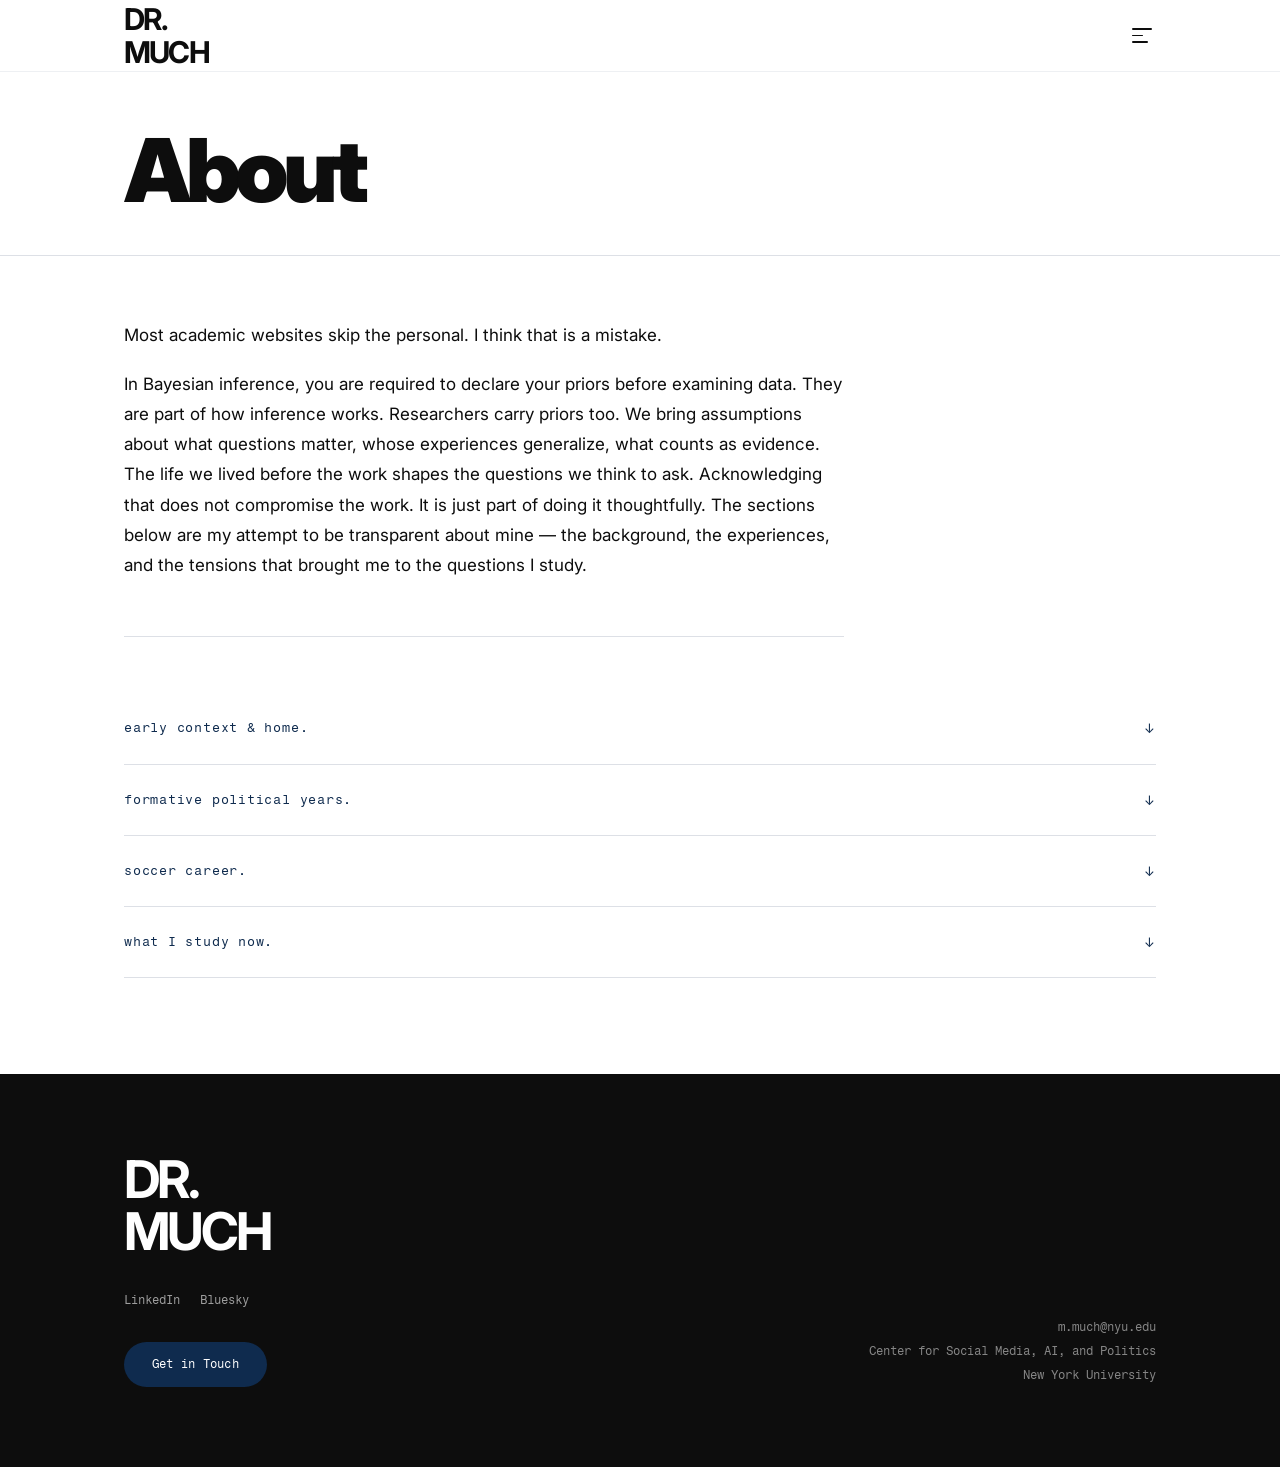
==== about.html @ d2e308a2 "Trim Bayesian positionality intro Co-Authored-By: Claude Sonnet 4.6 <noreply@anthropic.com>" ====
<!DOCTYPE html>
<html lang="en">
<head>
  <meta charset="UTF-8">
  <meta name="viewport" content="width=device-width, initial-scale=1.0">
  <title>About — Melina Much, PhD</title>
  <link rel="stylesheet" href="style.css">
</head>
<body>

  <nav class="site-nav">
    <div class="nav-inner">
      <a href="index.html" class="nav-logo">DR.<br>MUCH</a>
      <button class="nav-menu-btn" id="menuBtn" onclick="toggleMenu()" aria-label="Toggle menu">
        <span></span><span></span><span></span>
      </button>
      <div class="nav-dropdown" id="navDropdown">
        <a href="about.html" class="active">About</a>
        <a href="media.html">Media</a>
        <a href="publications.html">Publications</a>
        <a href="wip.html">WIP</a>
        <a href="teaching.html">Teaching</a>
        <a href="contact.html">Contact</a>
      </div>
    </div>
  </nav>

  <section class="page-hero">
    <div class="container">
      <h1>About</h1>
    </div>
  </section>

  <section class="page-content">
    <div class="container">

      <!-- Positionality intro -->
      <div class="about-positionality">
        <p>Most academic websites skip the personal. I think that is a mistake.</p>
        <p>In Bayesian inference, you are required to declare your priors before examining data. They are part of how inference works. Researchers carry priors too. We bring assumptions about what questions matter, whose experiences generalize, what counts as evidence. The life we lived before the work shapes the questions we think to ask. Acknowledging that does not compromise the work. It is just part of doing it thoughtfully. The sections below are my attempt to be transparent about mine — the background, the experiences, and the tensions that brought me to the questions I study.</p>
      </div>

      <!-- Section 1 -->
      <details class="about-section">
        <summary>early context &amp; home.</summary>
        <div class="about-section-body">
          <p>I grew up in rural San Diego County. Neither of my parents had a four-year degree. Most adults I knew worked in trades, small businesses, or service jobs. Academia was not something I inherited. It was something I found later and had to learn from the outside in.</p>
          <p>Being first-generation in academic spaces means you spend a lot of time translating. I move between worlds that do not always recognize each other. That experience shapes how I write and who I write for. I try to make my work legible to people who are not already inside it.</p>
        </div>
      </details>

      <!-- Section 2 -->
      <details class="about-section">
        <summary>formative political years.</summary>
        <div class="about-section-body">
          <p>My mother was liberal. My father was politically conservative but socially progressive in ways shaped by his Christian faith. They disagreed sharply on policy but shared a moral seriousness about fairness and responsibility. I spent a lot of my formative years in that tension.</p>
          <p>Growing up that way made me pay attention to how people talked about politics, not just what they believed. What leads people who share so much — a household, a set of values, a moral framework — to attach to such different political coalitions? How does someone's faith, or class background, or the community they grew up in, shape the political conclusions that feel right to them? That curiosity stuck with me.</p>
        </div>
      </details>

      <!-- Section 3 -->
      <details class="about-section">
        <summary>soccer career.</summary>
        <div class="about-section-body">
          <p>Before I entered academia, my entire life revolved around soccer. I was part of the early wave of the ACL epidemic that disproportionately affects women athletes. I tore my ACL three times before finishing high school. My first surgery, in eighth grade, was botched by a surgeon who did not take a young woman's athletic career seriously.</p>
          <p>I came to understand that this was not simply an individual failure. The research, the protocols, the recovery standards had been built around male athletes. Women's sports medicine was an afterthought. That experience made gender inequality in institutions feel concrete to me before I had any theoretical language for it.</p>
          <p>I rebuilt and earned a scholarship to play college soccer at Francis Marion University, a small state school in Florence, South Carolina. That is how a kid from San Diego ended up on the opposite coast. The school was small and pedagogy-focused. Small classes, professors who knew my name, and faculty who genuinely cared about every student's outcome. That environment shaped how I think about my own classroom.</p>
        </div>
      </details>

      <!-- Section 4 -->
      <details class="about-section">
        <summary>what I study now.</summary>
        <div class="about-section-body">
          <p>I sit on the cusp between millennial and Gen Z. I watched the early internet become the platform environment we now inhabit. I watched friends and neighbors drift into media spaces that felt less like communities and more like pipelines. I saw how political content could travel through entertainment, sports, and lifestyle media without ever announcing itself as political.</p>
          <p>That observation is what drew me to studying gendered media spaces. My current work asks how digital information environments sort people by gender before they encounter explicitly political content, and what that sorting does to political identity and vote choice. In the podcast ecosystem, masculine and feminine audience preferences lead to structurally different political exposure. Men and women consuming media for non-political reasons end up politically informed in very different ways.</p>
          <p>I am also drawn to methodology because of what standard tools can hide. Conventional approaches to studying identity often flatten how race, gender, and class operate together. Part of my work is building better tools for capturing that complexity. I think rigor and nuance are compatible. Most of my papers are trying to demonstrate that.</p>
        </div>
      </details>

    </div>
  </section>

  <footer class="site-footer">
    <div class="container">
      <div class="footer-inner">
        <div>
          <div class="footer-logo">DR.<br>MUCH</div>
          <div class="footer-social">
            <a href="https://www.linkedin.com/in/melinamuch/" target="_blank" rel="noopener">LinkedIn</a>
            <a href="https://bsky.app/profile/melinamuch.bsky.social" target="_blank" rel="noopener">Bluesky</a>
          </div>
          <a href="contact.html" class="btn-cta">Get in Touch</a>
        </div>
        <div class="footer-info">
          <p>
            <a href="mailto:m.much@nyu.edu">m.much@nyu.edu</a><br>
            <a href="https://csmapnyu.org/" target="_blank" rel="noopener">Center for Social Media, AI, and Politics</a><br>
            New York University
          </p>
        </div>
      </div>
    </div>
  </footer>

  <script>
    function toggleMenu() {
      const btn = document.getElementById('menuBtn');
      const dd  = document.getElementById('navDropdown');
      btn.classList.toggle('open');
      dd.classList.toggle('open');
    }
    document.addEventListener('click', function(e) {
      const btn = document.getElementById('menuBtn');
      const dd  = document.getElementById('navDropdown');
      if (!btn || !dd) return;
      if (!btn.contains(e.target) && !dd.contains(e.target)) {
        btn.classList.remove('open');
        dd.classList.remove('open');
      }
    });
  </script>
</body>
</html>
---- style.css ----
/* ───────────────────────────────────────────
   Melina Much, PhD — Global Stylesheet
   ─────────────────────────────────────────── */

@import url('https://fonts.googleapis.com/css2?family=Inter:ital,opsz,wght@0,14..32,100..900;1,14..32,100..900&family=Fragment+Mono&display=swap');

/* ── Design Tokens ── */
*, *::before, *::after { box-sizing: border-box; margin: 0; padding: 0; }

:root {
  --white: #ffffff;
  --warm:  #F4F6F9;        /* very subtle cool-white for section tints */
  --black: #0d0d0d;
  --gray-50:  #eef0f3;
  --gray-100: #dde0e6;
  --gray-400: #94979e;
  --gray-600: #52555c;
  --accent:   #0F2B4E;     /* midnight navy */
  --accent-light: #e8edf5;
  --font-sans: 'Inter', sans-serif;
  --font-mono: 'Fragment Mono', monospace;
  --nav-height: 72px;
  --container: 1160px;
  --page-padding: clamp(24px, 5vw, 80px);
}

html { scroll-behavior: smooth; }

body {
  font-family: var(--font-sans);
  background: var(--white);
  color: var(--black);
  font-size: 16px;
  line-height: 1.7;
  -webkit-font-smoothing: antialiased;
}

a { color: inherit; text-decoration: none; }
img { display: block; max-width: 100%; }

/* ── Layout ── */
.container {
  max-width: var(--container);
  margin: 0 auto;
  padding: 0 var(--page-padding);
}

/* ── NAV ── */
nav.site-nav {
  position: sticky;
  top: 0;
  z-index: 100;
  background: var(--white);
  border-bottom: 1px solid var(--gray-50);
  height: var(--nav-height);
  display: flex;
  align-items: center;
}

nav.site-nav .nav-inner {
  width: 100%;
  max-width: var(--container);
  margin: 0 auto;
  padding: 0 var(--page-padding);
  display: flex;
  align-items: center;
  justify-content: space-between;
  position: relative;
}

.nav-logo {
  font-family: var(--font-sans);
  font-weight: 700;
  font-size: 30px;
  letter-spacing: -0.06em;
  line-height: 1.1em;
  color: var(--black);
}
.nav-logo:hover { opacity: 0.7; }

/* ── DROPDOWN MENU BUTTON ── */
.nav-menu-btn {
  display: flex;
  flex-direction: column;
  align-items: flex-start;
  gap: 5px;
  background: none;
  border: none;
  padding: 6px 4px;
  cursor: pointer;
  position: relative;
  z-index: 101;
  width: 28px;
}
.nav-menu-btn span {
  display: block;
  height: 1.5px;
  width: 100%;
  background: var(--black);
  border-radius: 2px;
  transition: transform 0.25s ease, opacity 0.2s ease, width 0.25s ease;
  transform-origin: left center;
}
.nav-menu-btn span:nth-child(2) { width: 55%; }
.nav-menu-btn span:nth-child(3) { width: 80%; }
.nav-menu-btn:hover span:nth-child(2) { width: 100%; }
.nav-menu-btn:hover span:nth-child(3) { width: 100%; }

.nav-menu-btn.open span:nth-child(1) { transform: translateY(6.5px) rotate(45deg); width: 100%; }
.nav-menu-btn.open span:nth-child(2) { opacity: 0; }
.nav-menu-btn.open span:nth-child(3) { transform: translateY(-6.5px) rotate(-45deg); width: 100%; }

/* ── DROPDOWN PANEL ── */
.nav-dropdown {
  position: absolute;
  top: calc(100% + 8px);
  right: 0;
  background: var(--white);
  border: 1px solid var(--gray-100);
  border-radius: 16px;
  padding: 6px;
  min-width: 200px;
  box-shadow: 0 12px 40px rgba(0,0,0,0.10), 0 2px 8px rgba(0,0,0,0.05);
  opacity: 0;
  pointer-events: none;
  transform: translateY(-8px);
  transition: opacity 0.18s ease, transform 0.18s ease;
  z-index: 200;
  display: flex;
  flex-direction: column;
}
.nav-dropdown.open {
  opacity: 1;
  pointer-events: auto;
  transform: translateY(0);
}

.nav-dropdown a {
  font-family: var(--font-sans);
  font-size: 14px;
  font-weight: 500;
  color: var(--black);
  letter-spacing: -0.01em;
  padding: 9px 14px;
  border-radius: 10px;
  transition: background 0.12s, color 0.12s;
  display: flex;
  align-items: center;
  gap: 8px;
}
.nav-dropdown a:hover {
  background: var(--warm);
  text-decoration: none;
}
.nav-dropdown a.active {
  color: var(--accent);
  font-weight: 600;
}
.nav-dropdown a.active::before {
  content: '';
  display: inline-block;
  width: 5px;
  height: 5px;
  border-radius: 50%;
  background: var(--accent);
  flex-shrink: 0;
}
.nav-dropdown a:not(.active)::before {
  content: '';
  display: inline-block;
  width: 5px;
  height: 5px;
  flex-shrink: 0;
}

.nav-dropdown hr {
  border: none;
  border-top: 1px solid var(--gray-50);
  margin: 4px 8px;
}

/* ── HERO ── */
.hero {
  padding: 60px 0 80px;
}

.hero-inner {
  display: grid;
  grid-template-columns: 1fr auto;
  gap: 28px;
  align-items: end;
}

.hero-name {
  font-family: var(--font-sans);
  font-weight: 900;
  font-size: clamp(60px, 9vw, 120px);
  line-height: 0.88;
  letter-spacing: -0.06em;
  color: var(--black);
}

.hero-photo {
  position: relative;
  width: clamp(190px, 21vw, 280px);
  aspect-ratio: 4 / 5;
  overflow: hidden;
  border-radius: 18px;
  flex-shrink: 0;
}
.hero-photo img {
  width: 100%;
  height: 100%;
  object-fit: cover;
  object-position: center top;
}

/* Hero meta row */
.hero-meta {
  display: flex;
  flex-wrap: wrap;
  gap: 10px;
  margin-top: 32px;
}

.pill {
  display: inline-flex;
  align-items: center;
  gap: 8px;
  padding: 12px 22px;
  background: #e8eaed;
  border-radius: 100px;
  font-family: var(--font-mono);
  font-size: 13px;
  cursor: pointer;
  border: none;
  color: var(--black);
  transition: background 0.15s, color 0.15s;
  text-decoration: none;
  white-space: nowrap;
}
.pill:hover { background: var(--accent); color: var(--white); }

.copy-icon {
  width: 13px;
  height: 13px;
  opacity: 0.5;
}

/* ── ABOUT STRIP (homepage) ── */
.about-strip {
  padding: 80px 0;
  background: var(--warm);
}

.about-grid {
  display: grid;
  grid-template-columns: 220px 1fr;
  gap: 48px;
  align-items: start;
  padding-bottom: 56px;
  border-bottom: 1px solid var(--gray-100);
  margin-bottom: 56px;
}
.about-grid:last-child {
  border-bottom: none;
  margin-bottom: 0;
  padding-bottom: 0;
}

.about-label {
  font-family: var(--font-mono);
  font-size: 11px;
  letter-spacing: 0.02em;
  color: var(--accent);
  padding-top: 6px;
  position: sticky;
  top: calc(var(--nav-height) + 16px);
}

.about-text p {
  font-family: var(--font-sans);
  font-weight: 400;
  font-size: 16px;
  line-height: 1.78;
  color: var(--black);
  max-width: 660px;
}

/* ── ABOUT COLLAPSIBLE SECTIONS ── */
.about-positionality {
  max-width: 720px;
  margin-bottom: 56px;
  padding-bottom: 56px;
  border-bottom: 1px solid var(--gray-100);
}
.about-positionality p {
  font-family: var(--font-sans);
  font-size: 17px;
  font-weight: 400;
  line-height: 1.78;
  color: var(--black);
}
.about-positionality p + p {
  margin-top: 18px;
}

.about-section {
  border-bottom: 1px solid var(--gray-100);
}
.about-section summary {
  font-family: var(--font-mono);
  font-size: 13px;
  letter-spacing: 0.06em;
  color: var(--accent);
  padding: 24px 0;
  cursor: pointer;
  list-style: none;
  display: flex;
  align-items: center;
  justify-content: space-between;
  user-select: none;
}
.about-section summary::-webkit-details-marker { display: none; }
.about-section summary::after { content: '↓'; transition: transform 0.2s; font-family: var(--font-sans); }
.about-section[open] summary::after { transform: rotate(180deg); }
.about-section summary:hover { opacity: 0.7; }
.about-section-body {
  max-width: 680px;
  padding-bottom: 36px;
}
.about-section-body p {
  font-family: var(--font-sans);
  font-size: 17px;
  font-weight: 400;
  line-height: 1.78;
  color: var(--black);
}
.about-section-body p + p {
  margin-top: 18px;
}

/* ── PULL QUOTE ── */
.pull-quote {
  border-left: 3px solid var(--accent);
  padding: 4px 0 4px 24px;
  margin: 32px 0;
  max-width: 560px;
}
.pull-quote p {
  font-family: var(--font-sans) !important;
  font-weight: 600 !important;
  font-size: 18px !important;
  line-height: 1.5 !important;
  color: var(--black) !important;
  font-style: italic;
}

/* ── FEATURED WORK ── */
.featured {
  padding: 80px 0;
}

.section-header {
  display: flex;
  align-items: baseline;
  justify-content: space-between;
  margin-bottom: 40px;
}

.section-title {
  font-family: var(--font-mono);
  font-size: 13px;
  letter-spacing: 0.06em;
  text-transform: uppercase;
  color: var(--accent);
}

.show-more {
  font-family: var(--font-mono);
  font-size: 11px;
  color: var(--black);
  border-bottom: 1px solid var(--black);
  cursor: pointer;
  background: none;
  border-left: none;
  border-right: none;
  border-top: none;
  padding: 0;
  text-decoration: none;
  transition: color 0.15s, border-color 0.15s;
}
.show-more:hover { color: var(--accent); border-color: var(--accent); }

.work-grid {
  display: grid;
  grid-template-columns: repeat(3, 1fr);
  gap: 2px;
}

.work-card {
  background: var(--warm);
  padding: 36px 32px;
  display: flex;
  flex-direction: column;
  gap: 14px;
  transition: background 0.2s;
  cursor: default;
}
.work-card:hover { background: var(--accent-light); }

.work-tag {
  font-family: var(--font-mono);
  font-size: 10px;
  letter-spacing: 0.08em;
  text-transform: uppercase;
  color: var(--accent);
}

.work-title {
  font-family: var(--font-sans);
  font-weight: 700;
  font-size: 15px;
  line-height: 1.45;
  letter-spacing: -0.01em;
  color: var(--black);
}

.work-venue {
  font-family: var(--font-mono);
  font-size: 11px;
  color: var(--gray-400);
  margin-top: auto;
}

/* ── FOOTER ── */
footer.site-footer {
  background: #0d0d0d;
  color: var(--white);
  padding: 80px 0;
}

.footer-inner {
  display: grid;
  grid-template-columns: 1fr 1fr;
  gap: 60px;
  align-items: end;
}

.footer-cta-label {
  font-family: var(--font-mono);
  font-size: 11px;
  letter-spacing: 0.08em;
  text-transform: uppercase;
  color: rgba(255,255,255,0.4);
  margin-bottom: 16px;
}

.footer-social {
  display: flex;
  gap: 20px;
  margin-bottom: 32px;
}
.footer-social a {
  color: rgba(255,255,255,0.6);
  font-family: var(--font-mono);
  font-size: 12px;
  transition: color 0.15s;
}
.footer-social a:hover { color: var(--white); }

.btn-cta {
  display: inline-block;
  padding: 12px 28px;
  background: var(--accent);
  color: var(--white);
  font-family: var(--font-mono);
  font-size: 12px;
  border-radius: 100px;
  transition: opacity 0.15s;
  letter-spacing: 0.02em;
}
.btn-cta:hover { opacity: 0.85; }

.footer-info {
  text-align: right;
}
.footer-info p {
  font-family: var(--font-mono);
  font-size: 12px;
  color: rgba(255,255,255,0.5);
  line-height: 2;
}
.footer-info a {
  color: rgba(255,255,255,0.5);
  transition: color 0.15s;
}
.footer-info a:hover { color: var(--white); }

.footer-logo {
  font-family: var(--font-sans);
  font-weight: 700;
  font-size: 52px;
  letter-spacing: -0.06em;
  color: var(--white);
  line-height: 1;
  margin-bottom: 32px;
}

.pulse-wrap {
  display: inline-flex;
  align-items: center;
  gap: 8px;
  font-family: var(--font-mono);
  font-size: 11px;
  color: rgba(255,255,255,0.4);
  margin-top: 20px;
}
.pulse-dot {
  width: 7px;
  height: 7px;
  border-radius: 50%;
  background: var(--accent);
  animation: pulse 2s infinite;
  flex-shrink: 0;
}
@keyframes pulse {
  0%, 100% { opacity: 1; transform: scale(1); }
  50%       { opacity: 0.4; transform: scale(0.8); }
}

/* ── TOAST ── */
.toast {
  position: fixed;
  bottom: 32px;
  left: 50%;
  transform: translateX(-50%) translateY(20px);
  background: var(--black);
  color: var(--white);
  padding: 10px 22px;
  border-radius: 100px;
  font-family: var(--font-mono);
  font-size: 12px;
  opacity: 0;
  pointer-events: none;
  transition: opacity 0.2s, transform 0.2s;
  z-index: 999;
}
.toast.show { opacity: 1; transform: translateX(-50%) translateY(0); }

/* ── INNER PAGE HERO ── */
.page-hero {
  padding: 60px 0 46px;
  border-bottom: 1px solid var(--gray-100);
}
.page-hero h1 {
  font-family: var(--font-sans);
  font-weight: 900;
  font-size: clamp(42px, 7vw, 88px);
  letter-spacing: -0.06em;
  line-height: 0.88;
  color: var(--black);
}

.page-content {
  padding: 64px 0 96px;
}

/* ── PUBLICATIONS ── */
.pub-section {
  margin-bottom: 64px;
}

.pub-section-title {
  font-family: var(--font-mono);
  font-size: 13px;
  letter-spacing: 0.06em;
  text-transform: uppercase;
  color: var(--gray-400);
  padding: 32px 0 20px;
  margin-bottom: 0;
}

.pub-list {
  display: flex;
  flex-direction: column;
}

.pub-item {
  padding: 32px 0;
  border-bottom: 1px solid var(--gray-100);
}

.pub-item h3 {
  font-family: var(--font-sans);
  font-weight: 700;
  font-size: 18px;
  line-height: 1.35;
  letter-spacing: -0.02em;
  margin-bottom: 6px;
}

.pub-meta {
  display: flex;
  align-items: baseline;
  gap: 12px;
  flex-wrap: wrap;
}

.pub-venue {
  font-family: var(--font-mono);
  font-size: 11px;
  color: var(--gray-400);
  letter-spacing: 0.02em;
}

.pub-status {
  font-family: var(--font-mono);
  font-size: 11px;
  color: var(--gray-400);
  letter-spacing: 0.02em;
}
.pub-status::before { content: '· '; }

.pub-authors {
  font-size: 15px;
  color: var(--gray-600);
  margin-top: 5px;
}

.pub-abstract {
  margin-top: 14px;
}
.pub-abstract summary {
  font-family: var(--font-mono);
  font-size: 11px;
  letter-spacing: 0.05em;
  text-transform: uppercase;
  color: var(--gray-600);
  cursor: pointer;
  user-select: none;
  list-style: none;
  display: inline-flex;
  align-items: center;
  gap: 5px;
}
.pub-abstract summary::-webkit-details-marker { display: none; }
.pub-abstract summary::after { content: '↓'; transition: transform 0.2s; }
.pub-abstract[open] summary::after { transform: rotate(180deg); }
.pub-abstract summary:hover { color: var(--black); }
.pub-abstract .abstract-text {
  margin-top: 12px;
  font-size: 16px;
  color: var(--gray-600);
  line-height: 1.78;
  border-left: 2px solid var(--gray-100);
  padding-left: 16px;
}

.pub-links {
  display: flex;
  gap: 10px;
  margin-top: 14px;
  flex-wrap: wrap;
}

.pub-link {
  font-family: var(--font-mono);
  font-size: 10px;
  letter-spacing: 0.06em;
  text-transform: uppercase;
  color: var(--accent);
  background: var(--accent-light);
  padding: 4px 10px;
  border-radius: 4px;
  transition: opacity 0.15s;
}
.pub-link:hover { opacity: 0.7; }

/* ── TEACHING ── */
.course-grid {
  display: grid;
  grid-template-columns: repeat(3, 1fr);
  gap: 2px;
  margin-top: 48px;
}
.course-card {
  background: var(--warm);
  padding: 36px 32px;
  transition: background 0.2s;
}
.course-card:hover { background: var(--accent-light); }
.course-card h3 {
  font-family: var(--font-sans);
  font-weight: 700;
  font-size: 18px;
  letter-spacing: -0.02em;
  margin-bottom: 10px;
  line-height: 1.3;
}
.course-card p {
  font-size: 15px;
  font-weight: 400;
  color: var(--gray-600);
  line-height: 1.7;
}
.course-tag {
  font-family: var(--font-mono);
  font-size: 10px;
  letter-spacing: 0.08em;
  text-transform: uppercase;
  color: var(--accent);
  margin-bottom: 14px;
}

/* ── CONTACT ── */
.contact-grid {
  display: grid;
  grid-template-columns: 1fr 1fr;
  gap: 80px;
  padding-top: 48px;
}
.contact-info h2 {
  font-family: var(--font-sans);
  font-weight: 800;
  font-size: 28px;
  letter-spacing: -0.04em;
  margin-bottom: 20px;
}
.contact-info p {
  font-size: 16px;
  font-weight: 400;
  color: var(--gray-600);
  line-height: 1.75;
  margin-bottom: 32px;
}
.contact-links { display: flex; flex-direction: column; gap: 16px; }
.contact-link {
  display: flex;
  align-items: center;
  gap: 16px;
  font-family: var(--font-mono);
  font-size: 13px;
}
.contact-link .label {
  color: var(--accent);
  font-size: 10px;
  letter-spacing: 0.08em;
  text-transform: uppercase;
  min-width: 60px;
}

/* ── ARTICLE CARDS (media page) ── */
.article-card {
  display: grid;
  grid-template-columns: 180px 1fr;
  gap: 28px;
  padding: 32px 0;
  border-bottom: 1px solid var(--gray-100);
  text-decoration: none;
  color: var(--black);
  transition: background 0.15s;
}
.article-card:hover .article-title { color: var(--accent); }
.article-card:hover { text-decoration: none; }

.article-thumb {
  aspect-ratio: 16 / 10;
  overflow: hidden;
  border-radius: 6px;
  background: var(--gray-50);
  flex-shrink: 0;
}
.article-thumb img { width: 100%; height: 100%; object-fit: cover; }

.article-body {
  display: flex;
  flex-direction: column;
  justify-content: center;
  gap: 8px;
}
.article-outlet {
  font-family: var(--font-mono);
  font-size: 10px;
  letter-spacing: 0.08em;
  text-transform: uppercase;
  color: var(--accent);
}
.article-title {
  font-family: var(--font-sans);
  font-weight: 700;
  font-size: 16px;
  letter-spacing: -0.02em;
  line-height: 1.35;
  transition: color 0.15s;
}
.article-byline {
  font-family: var(--font-mono);
  font-size: 11px;
  color: var(--gray-400);
}
.article-arrow {
  font-family: var(--font-mono);
  font-size: 11px;
  color: var(--accent);
  margin-top: 4px;
}

/* ── SPOTIFY EMBEDS ── */
.media-list { display: flex; flex-direction: column; }

.media-item {
  padding: 32px 0;
  border-bottom: 1px solid var(--gray-100);
}

.media-item-header {
  display: block;
  margin-bottom: 16px;
}

.media-meta h3 {
  font-family: var(--font-sans);
  font-weight: 700;
  font-size: 15px;
  letter-spacing: -0.02em;
  line-height: 1.35;
  margin-bottom: 4px;
}
.media-meta .outlet {
  font-family: var(--font-mono);
  font-size: 11px;
  color: var(--gray-400);
}

.spotify-embed {
  border-radius: 12px;
  overflow: hidden;
  margin-left: 0;
}
.spotify-embed iframe { display: block; width: 100%; border: none; }

/* ── RESPONSIVE ── */
@media (max-width: 960px) {
  .hero-inner {
    grid-template-columns: 1fr;
    gap: 40px;
  }
  .hero-photo {
    width: clamp(165px, 46vw, 225px);
    order: -1;
  }
  .hero-name { font-size: clamp(72px, 18vw, 140px); }

  .about-grid { grid-template-columns: 1fr; gap: 16px; }
  .about-label { position: static; }

  .work-grid { grid-template-columns: 1fr 1fr; }
  .course-grid { grid-template-columns: 1fr; }

  .footer-inner { grid-template-columns: 1fr; gap: 48px; }
  .footer-info { text-align: left; }

  .contact-grid { grid-template-columns: 1fr; gap: 40px; }

  .pub-item { grid-template-columns: 1fr; gap: 8px; }
  .media-item-header { grid-template-columns: 1fr; gap: 8px; }
  .spotify-embed { margin-left: 0; }
}

@media (max-width: 640px) {
  .nav-links { display: none; }
  .nav-toggle { display: flex; }
  .work-grid { grid-template-columns: 1fr; }
  .article-card { grid-template-columns: 1fr; gap: 16px; }
  .article-thumb { aspect-ratio: 16 / 9; }
}
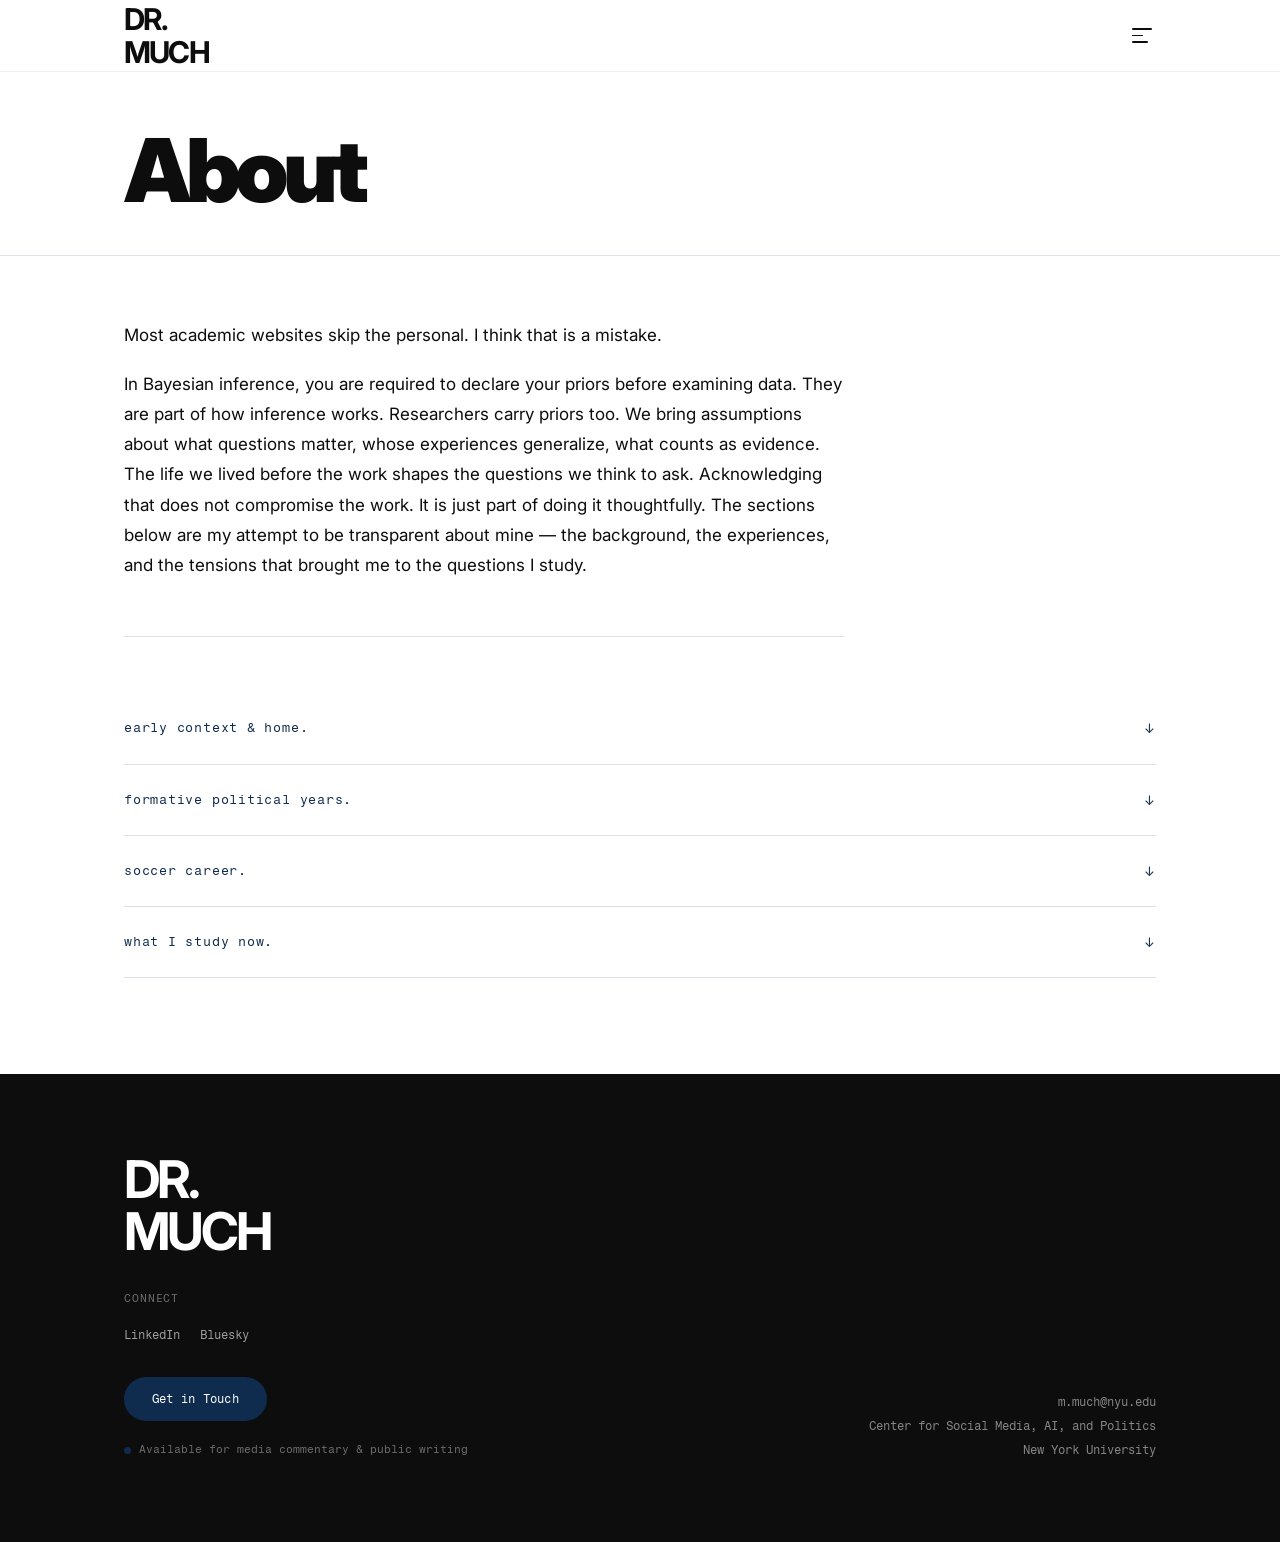
==== commit 93c4b649: "Expand teaching section and polish site-wide design - Add teaching landing page with course grid, ph" ====
--- a/about.html
+++ b/about.html
@@ -2,6 +2,7 @@
 <html lang="en">
 <head>
   <meta charset="UTF-8">
+  <link rel="icon" type="image/svg+xml" href="assets/favicon.svg">
   <meta name="viewport" content="width=device-width, initial-scale=1.0">
   <title>About — Melina Much, PhD</title>
   <link rel="stylesheet" href="style.css">
@@ -45,7 +46,7 @@
         <summary>early context &amp; home.</summary>
         <div class="about-section-body">
           <p>I grew up in rural San Diego County. Neither of my parents had a four-year degree. Most adults I knew worked in trades, small businesses, or service jobs. Academia was not something I inherited. It was something I found later and had to learn from the outside in.</p>
-          <p>Being first-generation in academic spaces means you spend a lot of time translating. I move between worlds that do not always recognize each other. That experience shapes how I write and who I write for. I try to make my work legible to people who are not already inside it.</p>
+          <p>Being first-generation in academic spaces means you spend a lot of time translating. I move between worlds that do not always recognize each other. That experience shapes how I write and who I write for. I try to make my work legible to people outside academia.</p>
         </div>
       </details>
 
@@ -86,11 +87,16 @@
       <div class="footer-inner">
         <div>
           <div class="footer-logo">DR.<br>MUCH</div>
+          <div class="footer-cta-label">Connect</div>
           <div class="footer-social">
             <a href="https://www.linkedin.com/in/melinamuch/" target="_blank" rel="noopener">LinkedIn</a>
             <a href="https://bsky.app/profile/melinamuch.bsky.social" target="_blank" rel="noopener">Bluesky</a>
           </div>
           <a href="contact.html" class="btn-cta">Get in Touch</a>
+          <div class="pulse-wrap">
+            <span class="pulse-dot"></span>
+            Available for media commentary &amp; public writing
+          </div>
         </div>
         <div class="footer-info">
           <p>
--- a/style.css
+++ b/style.css
@@ -181,7 +181,7 @@
 
 /* ── HERO ── */
 .hero {
-  padding: 60px 0 80px;
+  padding: 60px 0 48px;
 }
 
 .hero-inner {
@@ -358,7 +358,7 @@
 
 /* ── FEATURED WORK ── */
 .featured {
-  padding: 80px 0;
+  padding: 48px 0 80px;
 }
 
 .section-header {
@@ -621,6 +621,17 @@
   letter-spacing: 0.02em;
 }
 .pub-status::before { content: '· '; }
+
+.pub-jmp {
+  font-family: var(--font-mono);
+  font-size: 10px;
+  letter-spacing: 0.06em;
+  text-transform: uppercase;
+  color: var(--white);
+  background: var(--accent);
+  padding: 4px 10px;
+  border-radius: 4px;
+}
 
 .pub-authors {
   font-size: 15px;
@@ -713,6 +724,147 @@
   margin-bottom: 14px;
 }
 
+/* ── TEACHING LANDING ── */
+.teaching-intro {
+  max-width: 700px;
+  padding: 64px 0 48px;
+  border-bottom: 1px solid var(--gray-100);
+}
+.teaching-intro p {
+  font-size: 17px;
+  line-height: 1.78;
+  color: var(--gray-600);
+}
+
+.teaching-stats {
+  display: grid;
+  grid-template-columns: repeat(4, 1fr);
+  gap: 2px;
+  margin: 48px 0;
+}
+.stat-block {
+  background: var(--warm);
+  padding: 32px 28px;
+}
+.stat-number {
+  font-family: var(--font-sans);
+  font-weight: 900;
+  font-size: 42px;
+  letter-spacing: -0.05em;
+  color: var(--accent);
+  line-height: 1;
+  margin-bottom: 8px;
+}
+.stat-label {
+  font-family: var(--font-mono);
+  font-size: 11px;
+  letter-spacing: 0.04em;
+  color: var(--gray-600);
+  text-transform: uppercase;
+}
+
+.course-grid-4 {
+  display: grid;
+  grid-template-columns: repeat(2, 1fr);
+  gap: 2px;
+  margin-top: 48px;
+}
+a.course-card-link {
+  text-decoration: none;
+  color: inherit;
+  display: block;
+}
+a.course-card-link .course-card { height: 100%; }
+.course-card .course-meta {
+  font-family: var(--font-mono);
+  font-size: 11px;
+  color: var(--gray-400);
+  margin-top: 10px;
+  letter-spacing: 0.02em;
+}
+.course-card .course-arrow {
+  font-family: var(--font-mono);
+  font-size: 11px;
+  color: var(--accent);
+  margin-top: 18px;
+  display: block;
+}
+
+.teaching-areas {
+  padding: 64px 0 0;
+  border-top: 1px solid var(--gray-100);
+  margin-top: 64px;
+}
+.areas-grid {
+  display: grid;
+  grid-template-columns: 1fr 1fr;
+  gap: 48px;
+  margin-top: 32px;
+}
+.areas-col h3 {
+  font-family: var(--font-mono);
+  font-size: 11px;
+  letter-spacing: 0.08em;
+  text-transform: uppercase;
+  color: var(--accent);
+  margin-bottom: 16px;
+}
+.areas-col ul {
+  list-style: none;
+  display: flex;
+  flex-direction: column;
+  gap: 8px;
+}
+.areas-col ul li {
+  font-size: 15px;
+  color: var(--gray-600);
+  padding-left: 0;
+  position: relative;
+}
+
+.course-card.course-card--founder {
+  background: var(--accent-light);
+}
+.course-card.course-card--founder:hover { background: #d8e3f0; }
+
+.page-hero-sub {
+  font-family: var(--font-mono);
+  font-size: 13px;
+  color: var(--gray-400);
+  letter-spacing: 0.02em;
+  margin-top: 18px;
+}
+
+/* ── COURSE DETAIL PAGES ── */
+.course-hero-meta {
+  display: flex;
+  gap: 24px;
+  flex-wrap: wrap;
+  margin-top: 24px;
+}
+.course-hero-meta span {
+  font-family: var(--font-mono);
+  font-size: 12px;
+  color: var(--gray-400);
+  letter-spacing: 0.02em;
+}
+.course-hero-meta span strong {
+  color: var(--black);
+  font-weight: 600;
+}
+.back-link {
+  font-family: var(--font-mono);
+  font-size: 11px;
+  letter-spacing: 0.06em;
+  color: var(--accent);
+  display: inline-flex;
+  align-items: center;
+  gap: 6px;
+  margin-bottom: 32px;
+  transition: opacity 0.15s;
+}
+.back-link:hover { opacity: 0.65; }
+
 /* ── CONTACT ── */
 .contact-grid {
   display: grid;
@@ -772,6 +924,12 @@
   flex-shrink: 0;
 }
 .article-thumb img { width: 100%; height: 100%; object-fit: cover; }
+.article-thumb-contain {
+  background: var(--white);
+}
+.article-thumb-contain img {
+  object-fit: contain;
+}
 
 .article-body {
   display: flex;
@@ -841,6 +999,12 @@
 .spotify-embed iframe { display: block; width: 100%; border: none; }
 
 /* ── RESPONSIVE ── */
+@media (max-width: 960px) {
+  .teaching-stats { grid-template-columns: repeat(2, 1fr); }
+  .course-grid-4  { grid-template-columns: 1fr; }
+  .areas-grid     { grid-template-columns: 1fr; gap: 32px; }
+}
+
 @media (max-width: 960px) {
   .hero-inner {
     grid-template-columns: 1fr;
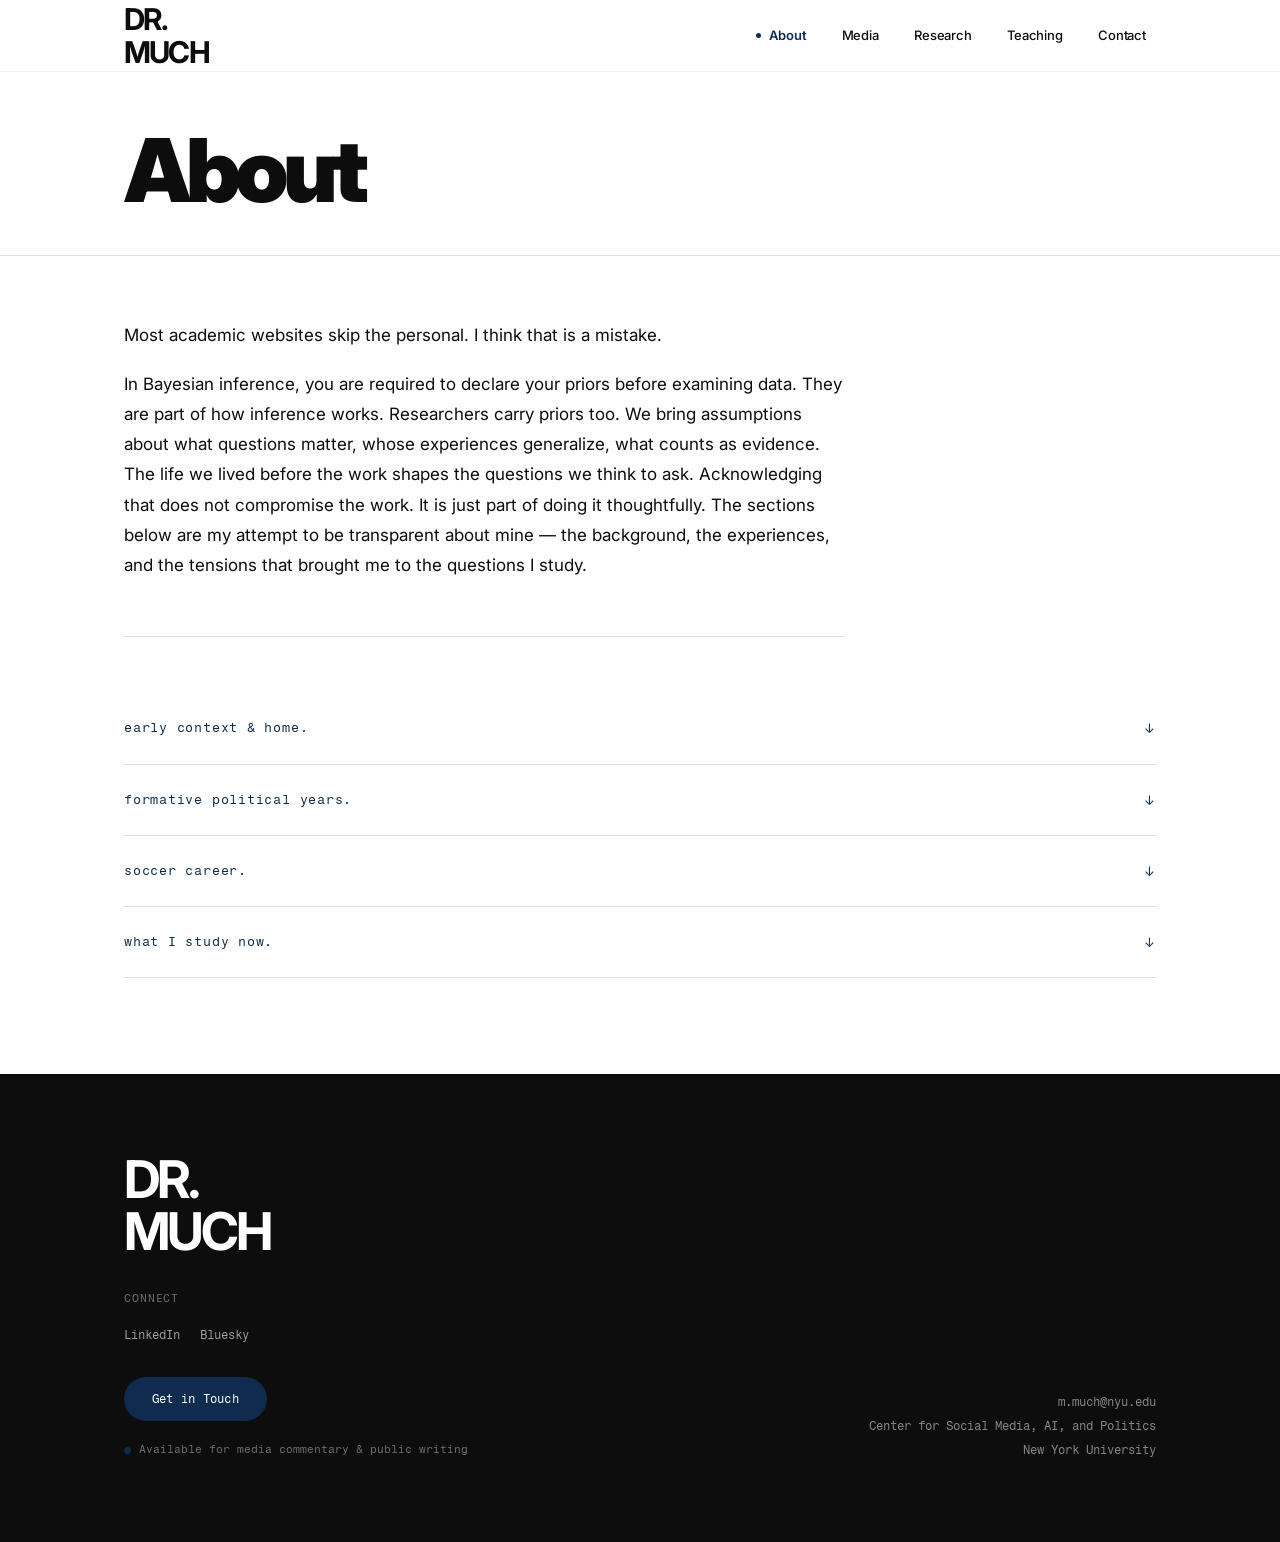
==== commit a3849a0a: "Consolidate research pages and feature job market paper" ====
--- a/about.html
+++ b/about.html
@@ -18,8 +18,7 @@
       <div class="nav-dropdown" id="navDropdown">
         <a href="about.html" class="active">About</a>
         <a href="media.html">Media</a>
-        <a href="publications.html">Publications</a>
-        <a href="wip.html">WIP</a>
+        <a href="publications.html">Research</a>
         <a href="teaching.html">Teaching</a>
         <a href="contact.html">Contact</a>
       </div>
--- a/style.css
+++ b/style.css
@@ -179,6 +179,33 @@
   margin: 4px 8px;
 }
 
+/* Keep the site's primary destinations visible on larger screens. */
+@media (min-width: 961px) {
+  .nav-menu-btn { display: none; }
+
+  .nav-dropdown {
+    position: static;
+    min-width: 0;
+    padding: 0;
+    border: 0;
+    border-radius: 0;
+    box-shadow: none;
+    opacity: 1;
+    pointer-events: auto;
+    transform: none;
+    transition: none;
+    flex-direction: row;
+    align-items: center;
+    gap: 2px;
+  }
+
+  .nav-dropdown a {
+    font-size: 13px;
+    padding: 8px 10px;
+    border-radius: 4px;
+  }
+}
+
 /* ── HERO ── */
 .hero {
   padding: 60px 0 48px;
@@ -285,6 +312,9 @@
   line-height: 1.78;
   color: var(--black);
   max-width: 660px;
+}
+.about-text p + p {
+  margin-top: 1em;
 }
 
 /* ── ABOUT COLLAPSIBLE SECTIONS ── */
@@ -562,13 +592,21 @@
   color: var(--black);
 }
 
+.page-hero-intro {
+  max-width: 720px;
+  margin-top: 24px;
+  color: var(--gray-600);
+  font-size: 17px;
+  line-height: 1.7;
+}
+
 .page-content {
   padding: 64px 0 96px;
 }
 
 /* ── PUBLICATIONS ── */
 .pub-section {
-  margin-bottom: 64px;
+  margin-bottom: 48px;
 }
 
 .pub-section-title {
@@ -577,7 +615,7 @@
   letter-spacing: 0.06em;
   text-transform: uppercase;
   color: var(--gray-400);
-  padding: 32px 0 20px;
+  padding: 24px 0 14px;
   margin-bottom: 0;
 }
 
@@ -587,7 +625,7 @@
 }
 
 .pub-item {
-  padding: 32px 0;
+  padding: 22px 0;
   border-bottom: 1px solid var(--gray-100);
 }
 
@@ -621,6 +659,7 @@
   letter-spacing: 0.02em;
 }
 .pub-status::before { content: '· '; }
+.pub-status:first-child::before { content: ''; }
 
 .pub-jmp {
   font-family: var(--font-mono);
@@ -631,6 +670,25 @@
   background: var(--accent);
   padding: 4px 10px;
   border-radius: 4px;
+}
+
+.pub-badge {
+  font-family: var(--font-mono);
+  font-size: 10px;
+  letter-spacing: 0.06em;
+  text-transform: uppercase;
+  padding: 4px 10px;
+  border-radius: 4px;
+}
+
+.pub-badge--solo {
+  color: var(--white);
+  background: #355f7c;
+}
+
+.pub-badge--first {
+  color: var(--white);
+  background: var(--black);
 }
 
 .pub-authors {
@@ -688,6 +746,183 @@
 }
 .pub-link:hover { opacity: 0.7; }
 
+/* Publications and working papers overview */
+.research-columns {
+  display: grid;
+  grid-template-columns: minmax(0, 820px);
+  gap: 38px;
+  align-items: start;
+}
+
+.research-column + .research-column {
+  border-left: 0;
+  padding-left: 0;
+}
+
+.research-column-title {
+  font-size: clamp(26px, 3vw, 36px);
+  line-height: 1.05;
+  margin-bottom: 6px;
+  scroll-margin-top: calc(var(--nav-height) + 24px);
+}
+
+.research-column-note {
+  min-height: 0;
+  margin-bottom: 10px;
+  color: var(--gray-600);
+  font-size: 14px;
+  line-height: 1.6;
+}
+
+.research-group {
+  margin-top: 38px;
+}
+
+.research-group-title {
+  padding-bottom: 10px;
+  border-bottom: 2px solid var(--black);
+  font-family: var(--font-mono);
+  font-size: 11px;
+  letter-spacing: 0.06em;
+  text-transform: uppercase;
+}
+
+.featured-paper {
+  margin-top: 26px;
+  padding: 24px;
+  background: var(--accent-light);
+  border-left: 4px solid var(--accent);
+  border-radius: 0 4px 4px 0;
+}
+
+.featured-paper--page {
+  max-width: 820px;
+  margin-top: 0;
+  margin-bottom: 42px;
+}
+
+.research-page {
+  padding-top: 48px;
+  padding-bottom: 72px;
+}
+
+.research-page .featured-paper {
+  padding: 20px 22px;
+}
+
+.research-page .pub-item {
+  padding-top: 16px;
+  padding-bottom: 16px;
+}
+
+.research-page .featured-paper .pub-item {
+  padding: 0;
+}
+
+.research-page .pub-abstract {
+  margin-top: 10px;
+}
+
+.featured-paper .pub-item {
+  padding: 0;
+  border-bottom: 0;
+}
+
+.featured-paper-label {
+  margin-bottom: 10px;
+  font-family: var(--font-mono);
+  font-size: 10px;
+  letter-spacing: 0.06em;
+  text-transform: uppercase;
+  color: var(--accent);
+}
+
+.research-progress-link {
+  display: flex;
+  align-items: center;
+  justify-content: space-between;
+  gap: 24px;
+  margin-top: 64px;
+  padding: 28px 0;
+  border-top: 1px solid var(--gray-100);
+  border-bottom: 1px solid var(--gray-100);
+}
+
+.research-progress-link h2 {
+  font-size: 22px;
+  line-height: 1.25;
+  margin-bottom: 4px;
+}
+
+.research-progress-link p {
+  color: var(--gray-600);
+  font-size: 14px;
+}
+
+/* Homepage research feature */
+.home-research {
+  padding: 72px 0;
+  border-bottom: 1px solid var(--gray-100);
+}
+
+.home-research-grid {
+  display: grid;
+  grid-template-columns: minmax(0, 0.9fr) minmax(320px, 1.1fr);
+  gap: clamp(40px, 7vw, 88px);
+  align-items: center;
+}
+
+.home-research-label {
+  margin-bottom: 18px;
+  font-family: var(--font-mono);
+  font-size: 11px;
+  letter-spacing: 0.06em;
+  text-transform: uppercase;
+  color: var(--accent);
+}
+
+.home-research h2 {
+  max-width: 620px;
+  font-size: clamp(30px, 4vw, 48px);
+  line-height: 1.08;
+  margin-bottom: 18px;
+}
+
+.home-research-copy {
+  color: var(--gray-600);
+  font-size: 15px;
+  line-height: 1.7;
+}
+
+.home-research-links {
+  display: flex;
+  flex-wrap: wrap;
+  gap: 10px;
+  margin-top: 24px;
+}
+
+.home-research-figure {
+  padding: 18px;
+  background: var(--warm);
+  border-radius: 4px;
+}
+
+.home-research-figure img {
+  width: 100%;
+  height: auto;
+}
+
+.home-research-caption {
+  display: block;
+  margin-bottom: 14px;
+  font-family: var(--font-sans);
+  font-size: 14px;
+  font-weight: 700;
+  line-height: 1.4;
+  letter-spacing: 0;
+  color: var(--black);
+}
+
 /* ── TEACHING ── */
 .course-grid {
   display: grid;
@@ -1030,6 +1265,9 @@
   .pub-item { grid-template-columns: 1fr; gap: 8px; }
   .media-item-header { grid-template-columns: 1fr; gap: 8px; }
   .spotify-embed { margin-left: 0; }
+  .research-columns { grid-template-columns: 1fr; gap: 38px; }
+  .research-column-note { min-height: 0; }
+  .home-research-grid { grid-template-columns: 1fr; }
 }
 
 @media (max-width: 640px) {
@@ -1038,4 +1276,10 @@
   .work-grid { grid-template-columns: 1fr; }
   .article-card { grid-template-columns: 1fr; gap: 16px; }
   .article-thumb { aspect-ratio: 16 / 9; }
-}
+  .research-progress-link { align-items: flex-start; flex-direction: column; }
+  .featured-paper { padding: 20px; }
+  .research-page { padding-top: 36px; padding-bottom: 56px; }
+  .research-columns { gap: 32px; }
+  .featured-paper--page { margin-bottom: 36px; }
+  .research-page .pub-item { padding-top: 14px; padding-bottom: 14px; }
+}
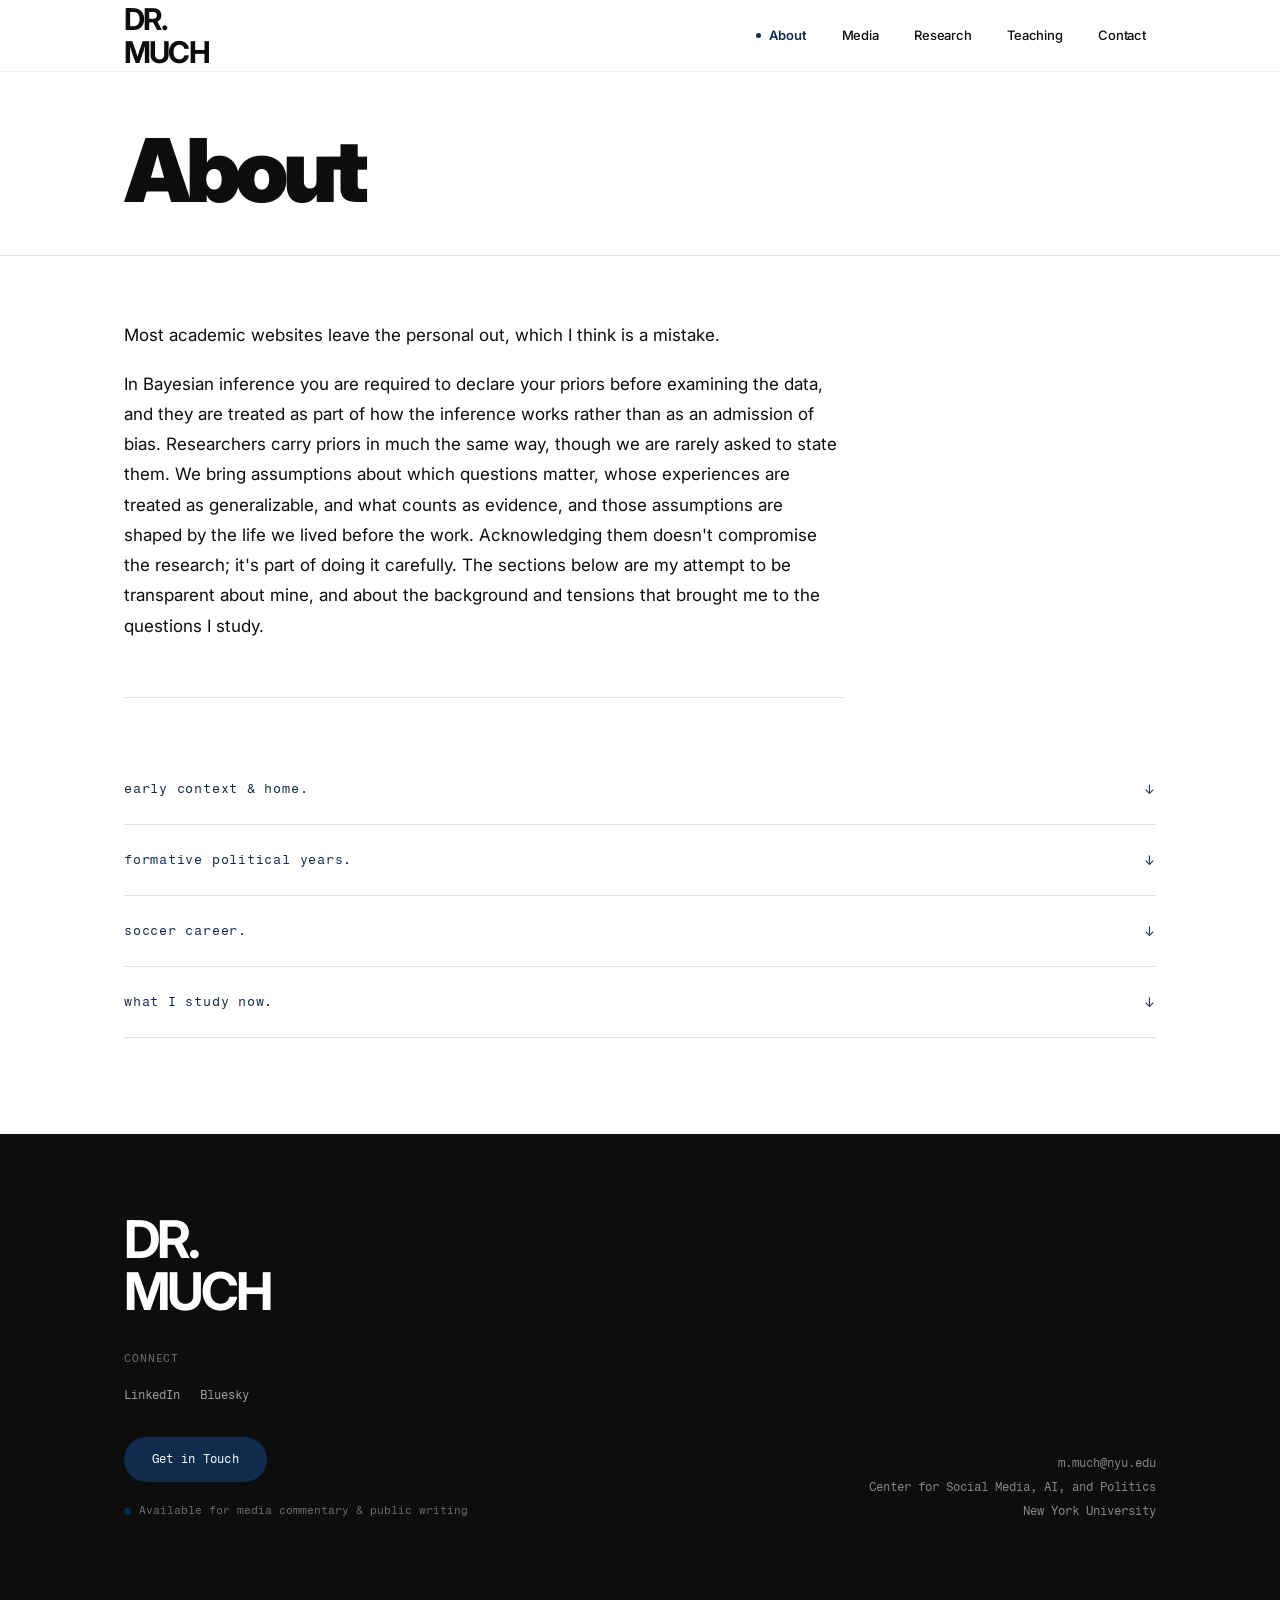
==== commit 275231c2: "Rewrite About page prose in first-person voice The About page copy read as generated: every section " ====
--- a/about.html
+++ b/about.html
@@ -36,16 +36,16 @@
 
       <!-- Positionality intro -->
       <div class="about-positionality">
-        <p>Most academic websites skip the personal. I think that is a mistake.</p>
-        <p>In Bayesian inference, you are required to declare your priors before examining data. They are part of how inference works. Researchers carry priors too. We bring assumptions about what questions matter, whose experiences generalize, what counts as evidence. The life we lived before the work shapes the questions we think to ask. Acknowledging that does not compromise the work. It is just part of doing it thoughtfully. The sections below are my attempt to be transparent about mine — the background, the experiences, and the tensions that brought me to the questions I study.</p>
+        <p>Most academic websites leave the personal out, which I think is a mistake.</p>
+        <p>In Bayesian inference you are required to declare your priors before examining the data, and they are treated as part of how the inference works rather than as an admission of bias. Researchers carry priors in much the same way, though we are rarely asked to state them. We bring assumptions about which questions matter, whose experiences are treated as generalizable, and what counts as evidence, and those assumptions are shaped by the life we lived before the work. Acknowledging them doesn't compromise the research; it's part of doing it carefully. The sections below are my attempt to be transparent about mine, and about the background and tensions that brought me to the questions I study.</p>
       </div>
 
       <!-- Section 1 -->
       <details class="about-section">
         <summary>early context &amp; home.</summary>
         <div class="about-section-body">
-          <p>I grew up in rural San Diego County. Neither of my parents had a four-year degree. Most adults I knew worked in trades, small businesses, or service jobs. Academia was not something I inherited. It was something I found later and had to learn from the outside in.</p>
-          <p>Being first-generation in academic spaces means you spend a lot of time translating. I move between worlds that do not always recognize each other. That experience shapes how I write and who I write for. I try to make my work legible to people outside academia.</p>
+          <p>I grew up in rural San Diego County, where neither of my parents had a four-year degree and most of the adults I knew worked in trades, small businesses, or service jobs. Academia wasn't something I inherited, and I ended up learning it from the outside in.</p>
+          <p>Being first-generation in academic spaces means I spend a lot of time translating between worlds that don't always recognize each other, which is a large part of why I try to keep my work legible to people outside the academy.</p>
         </div>
       </details>
 
@@ -53,8 +53,8 @@
       <details class="about-section">
         <summary>formative political years.</summary>
         <div class="about-section-body">
-          <p>My mother was liberal. My father was politically conservative but socially progressive in ways shaped by his Christian faith. They disagreed sharply on policy but shared a moral seriousness about fairness and responsibility. I spent a lot of my formative years in that tension.</p>
-          <p>Growing up that way made me pay attention to how people talked about politics, not just what they believed. What leads people who share so much — a household, a set of values, a moral framework — to attach to such different political coalitions? How does someone's faith, or class background, or the community they grew up in, shape the political conclusions that feel right to them? That curiosity stuck with me.</p>
+          <p>My mother was liberal, and my father was politically conservative but socially progressive in ways that came out of his Christian faith. They disagreed sharply on policy while still sharing a basic set of commitments about fairness and responsibility, and I spent most of my formative years learning about politics in that tension.</p>
+          <p>Growing up that way made me pay attention to how people talked about politics rather than only what they believed, and I have been asking versions of the same question ever since: what leads two people who share a household and most of a value system to attach themselves to opposing political coalitions, and how do faith, class background, and the community someone grew up in shape the political conclusions that end up feeling obvious to them?</p>
         </div>
       </details>
 
@@ -62,9 +62,10 @@
       <details class="about-section">
         <summary>soccer career.</summary>
         <div class="about-section-body">
-          <p>Before I entered academia, my entire life revolved around soccer. I was part of the early wave of the ACL epidemic that disproportionately affects women athletes. I tore my ACL three times before finishing high school. My first surgery, in eighth grade, was botched by a surgeon who did not take a young woman's athletic career seriously.</p>
-          <p>I came to understand that this was not simply an individual failure. The research, the protocols, the recovery standards had been built around male athletes. Women's sports medicine was an afterthought. That experience made gender inequality in institutions feel concrete to me before I had any theoretical language for it.</p>
-          <p>I rebuilt and earned a scholarship to play college soccer at Francis Marion University, a small state school in Florence, South Carolina. That is how a kid from San Diego ended up on the opposite coast. The school was small and pedagogy-focused. Small classes, professors who knew my name, and faculty who genuinely cared about every student's outcome. That environment shaped how I think about my own classroom.</p>
+          <!-- No flags - this one reads as yours. -->
+          <p>Before I entered academia, my entire life revolved around soccer. I was part of the early wave of the ACL epidemic that disproportionately affects women athletes. I tore my ACL three times before finishing high school. My first surgery, in eighth grade, was botched by a surgeon who didn't take a young woman's athletic career seriously.</p>
+          <p>It took me a while to understand that this wasn't simply one surgeon's failure. The research, the protocols, and the recovery standards had all been built around male athletes, and women's sports medicine was largely an afterthought. Gender inequality in institutions was concrete to me long before I had any theoretical language for it.</p>
+          <p>I rehabbed and eventually earned a scholarship to play college soccer at Francis Marion University, a small state school in Florence, South Carolina. Like most recruited athletes, I went where the scholarship was rather than where the rankings pointed, and it took me about as far from home as I could have gone. The school was pedagogy-focused, with small classes and faculty who knew my name and cared about what happened to every student, and I still think about that environment when I design my own courses.</p>
         </div>
       </details>
 
@@ -72,12 +73,11 @@
       <details class="about-section">
         <summary>what I study now.</summary>
         <div class="about-section-body">
-          <p>I sit on the cusp between millennial and Gen Z. I watched the early internet become the platform environment we now inhabit. I watched friends and neighbors drift into media spaces that felt less like communities and more like pipelines. I saw how political content could travel through entertainment, sports, and lifestyle media without ever announcing itself as political.</p>
-          <p>That observation is what drew me to studying gendered media spaces. My current work asks how digital information environments sort people by gender before they encounter explicitly political content, and what that sorting does to political identity and vote choice. In the podcast ecosystem, masculine and feminine audience preferences lead to structurally different political exposure. Men and women consuming media for non-political reasons end up politically informed in very different ways.</p>
-          <p>I am also drawn to methodology because of what standard tools can hide. Conventional approaches to studying identity often flatten how race, gender, and class operate together. Part of my work is building better tools for capturing that complexity. I think rigor and nuance are compatible. Most of my papers are trying to demonstrate that.</p>
+          <p>I sit on the cusp between millennial and Gen Z, which meant watching the early internet turn into the platform environment we have now. Friends and neighbors drifted into media spaces that functioned more like pipelines than communities, and I noticed how much political content was traveling through entertainment, sports, and lifestyle media without being labeled as political at all.</p>
+          <p>That's more or less how I ended up studying what I call gendered media spaces. My current work asks how digital information environments sort people by gender before they encounter explicitly political content, and what that sorting does to political identity and vote choice. In the podcast ecosystem, preferences for masculine or feminine content, rather than ideology, sort audiences and expose men and women to systematically different political messages, which means that people consuming media for entirely non-political reasons end up politically informed in very different ways.</p>
+          <p>I am also drawn to methodology because conventional approaches to studying identity tend to flatten the ways race, gender, and class operate together, and a good deal of my work is about building tools that can hold onto that complexity instead. The quantitative operationalization of intersectionality is still often unsatisfactory, and most of my papers are, in one way or another, an argument that rigor and nuance don't have to be traded against each other.</p>
         </div>
       </details>
-
     </div>
   </section>
 
--- a/style.css
+++ b/style.css
@@ -888,6 +888,14 @@
   margin-bottom: 18px;
 }
 
+.home-research-subtitle {
+  max-width: 620px;
+  margin: -6px 0 18px;
+  font-size: clamp(16px, 1.6vw, 20px);
+  line-height: 1.35;
+  color: var(--gray-600);
+}
+
 .home-research-copy {
   color: var(--gray-600);
   font-size: 15px;
@@ -902,6 +910,9 @@
 }
 
 .home-research-figure {
+  width: 100%;
+  max-width: 620px;
+  justify-self: center;
   padding: 18px;
   background: var(--warm);
   border-radius: 4px;
@@ -916,10 +927,11 @@
   display: block;
   margin-bottom: 14px;
   font-family: var(--font-sans);
-  font-size: 14px;
-  font-weight: 700;
-  line-height: 1.4;
+  font-size: 18px;
+  font-weight: 800;
+  line-height: 1.3;
   letter-spacing: 0;
+  text-align: center;
   color: var(--black);
 }
 
@@ -1159,6 +1171,10 @@
   flex-shrink: 0;
 }
 .article-thumb img { width: 100%; height: 100%; object-fit: cover; }
+.article-thumb img.ap-thumb-focus {
+  object-position: center 72%;
+  transform: scale(1.32);
+}
 .article-thumb-contain {
   background: var(--white);
 }
